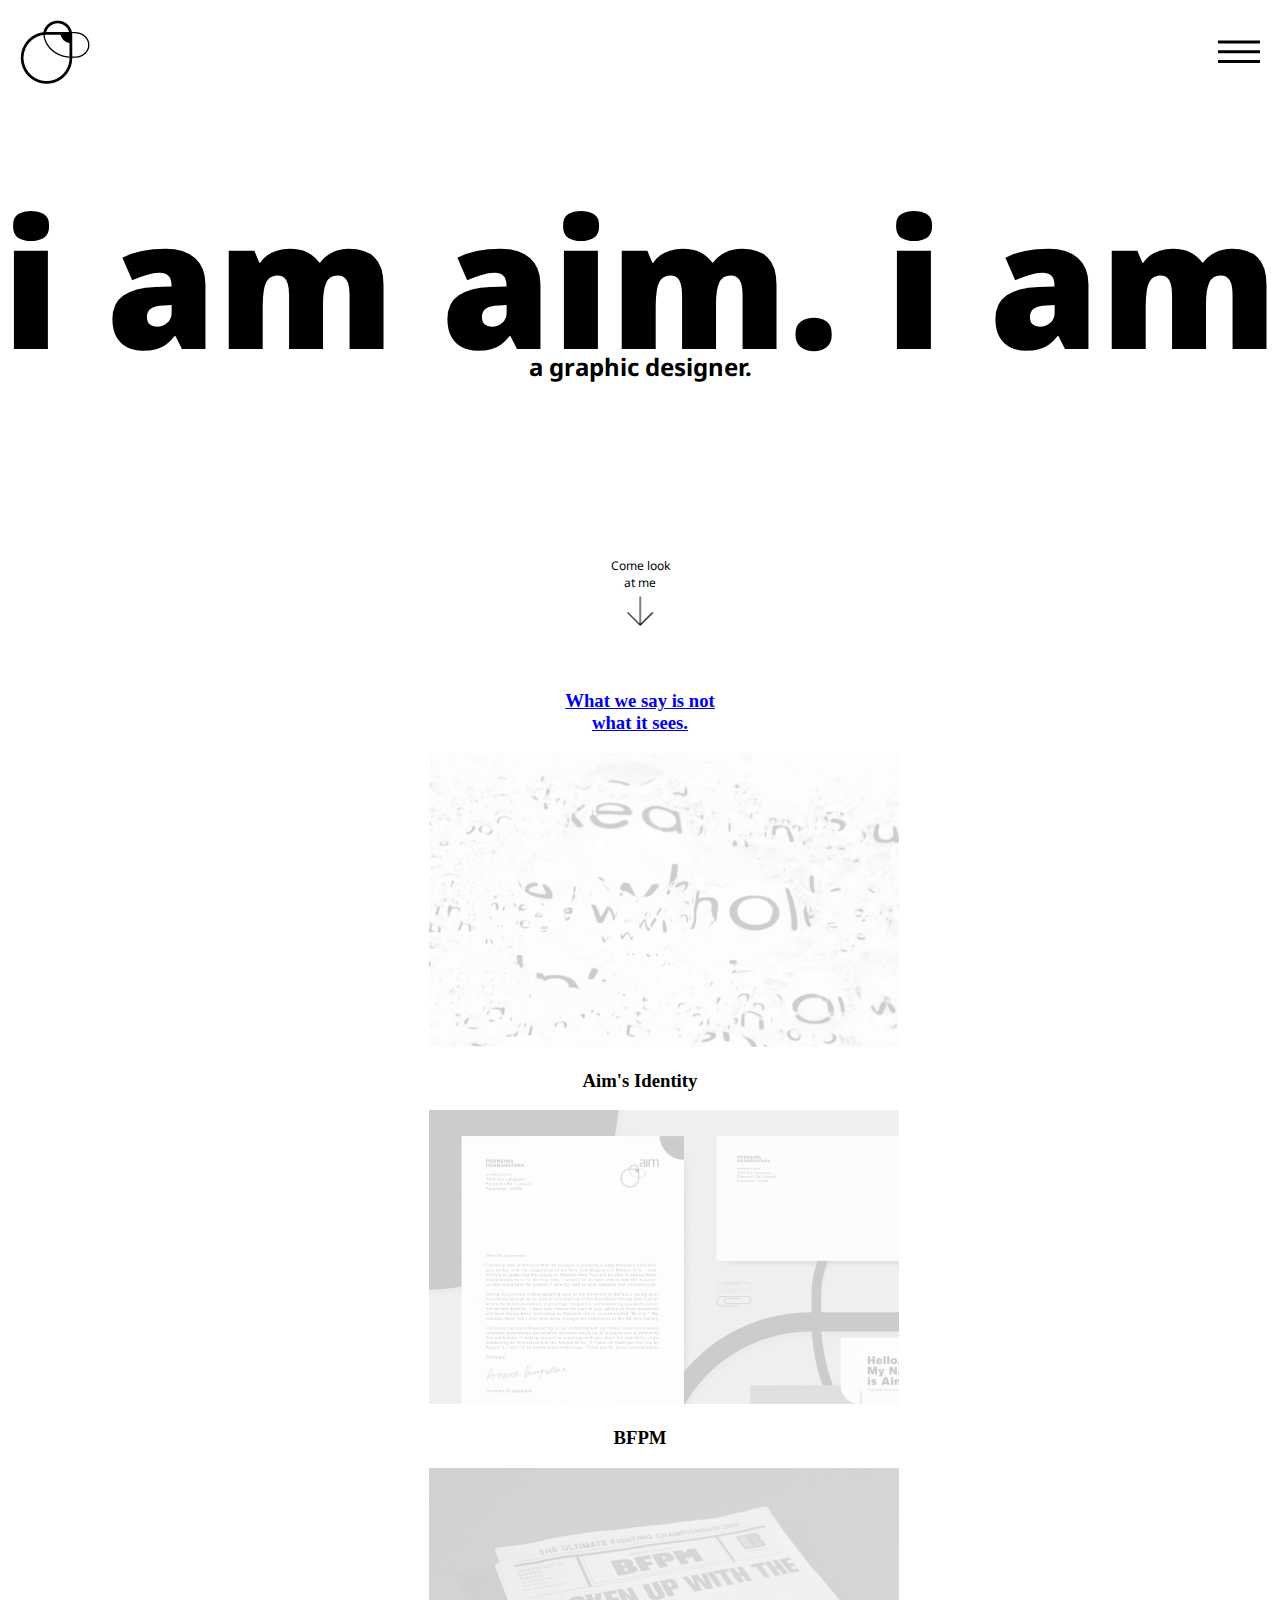
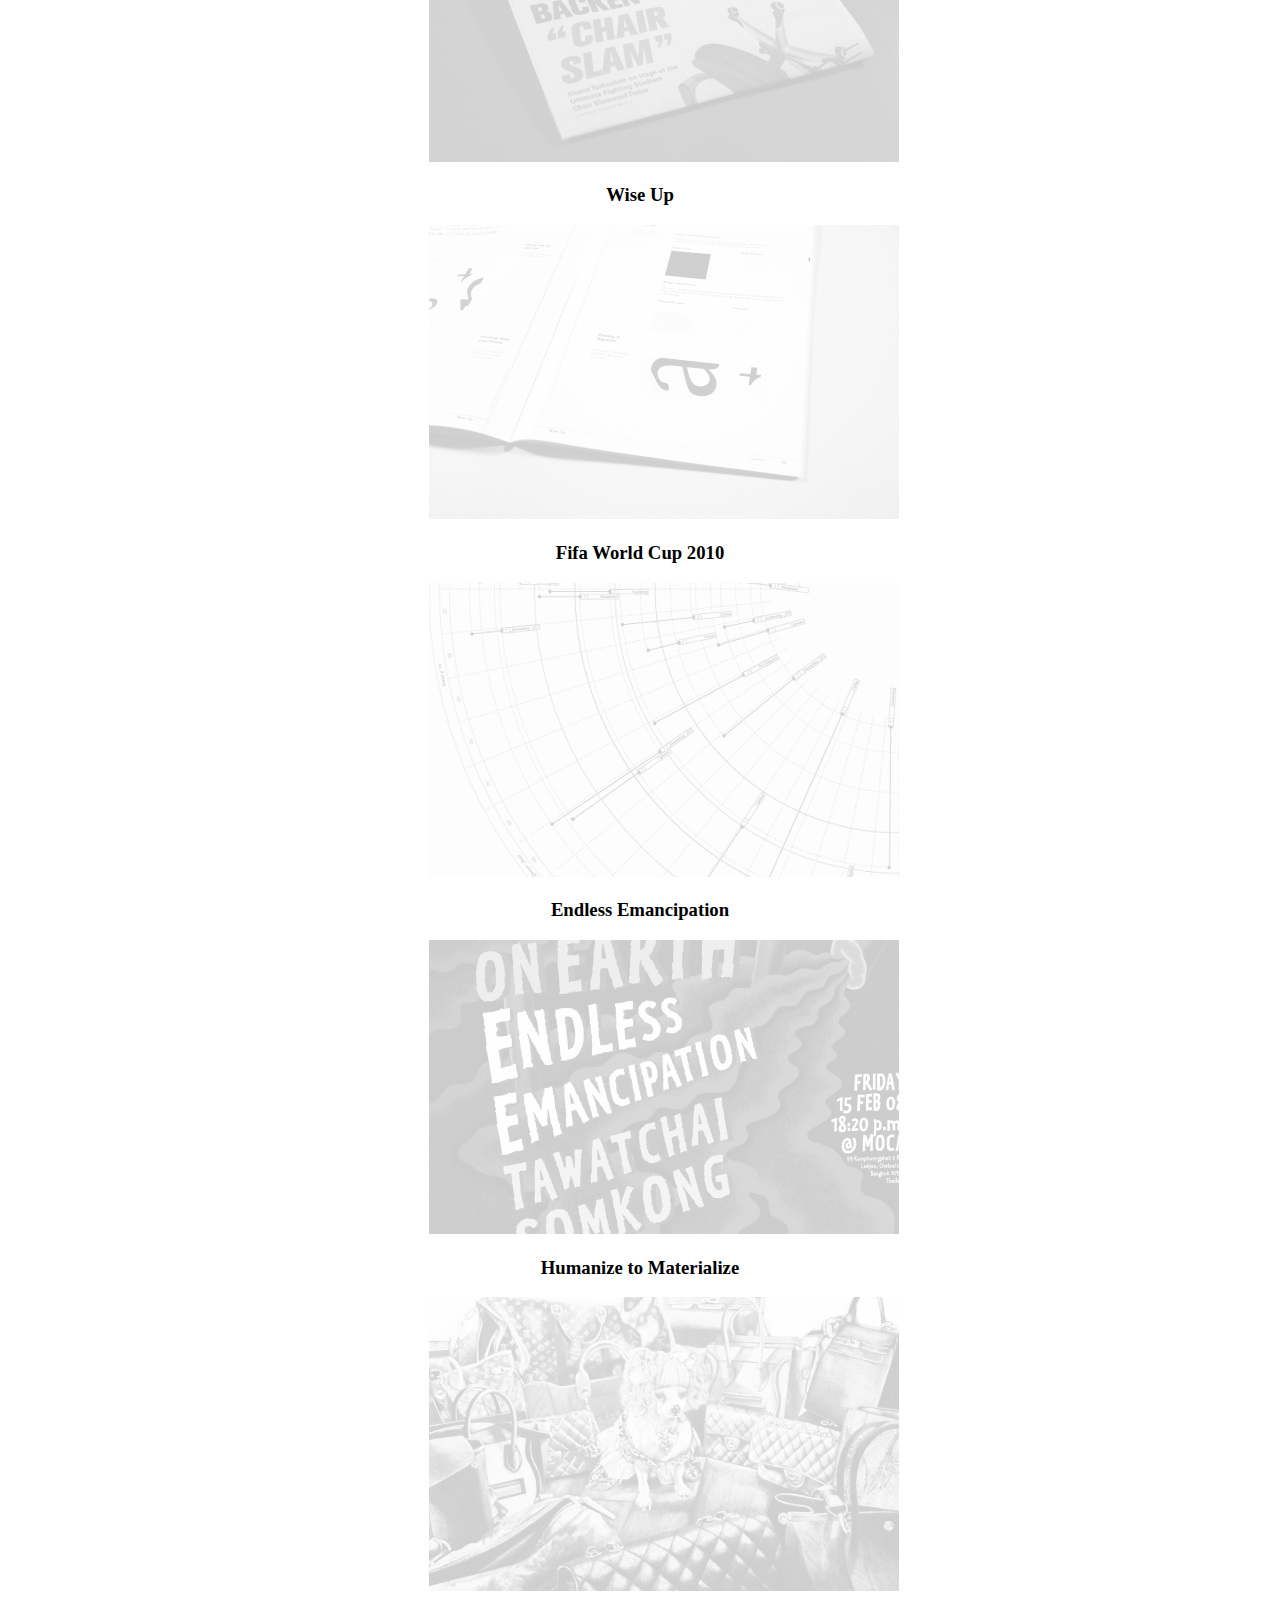
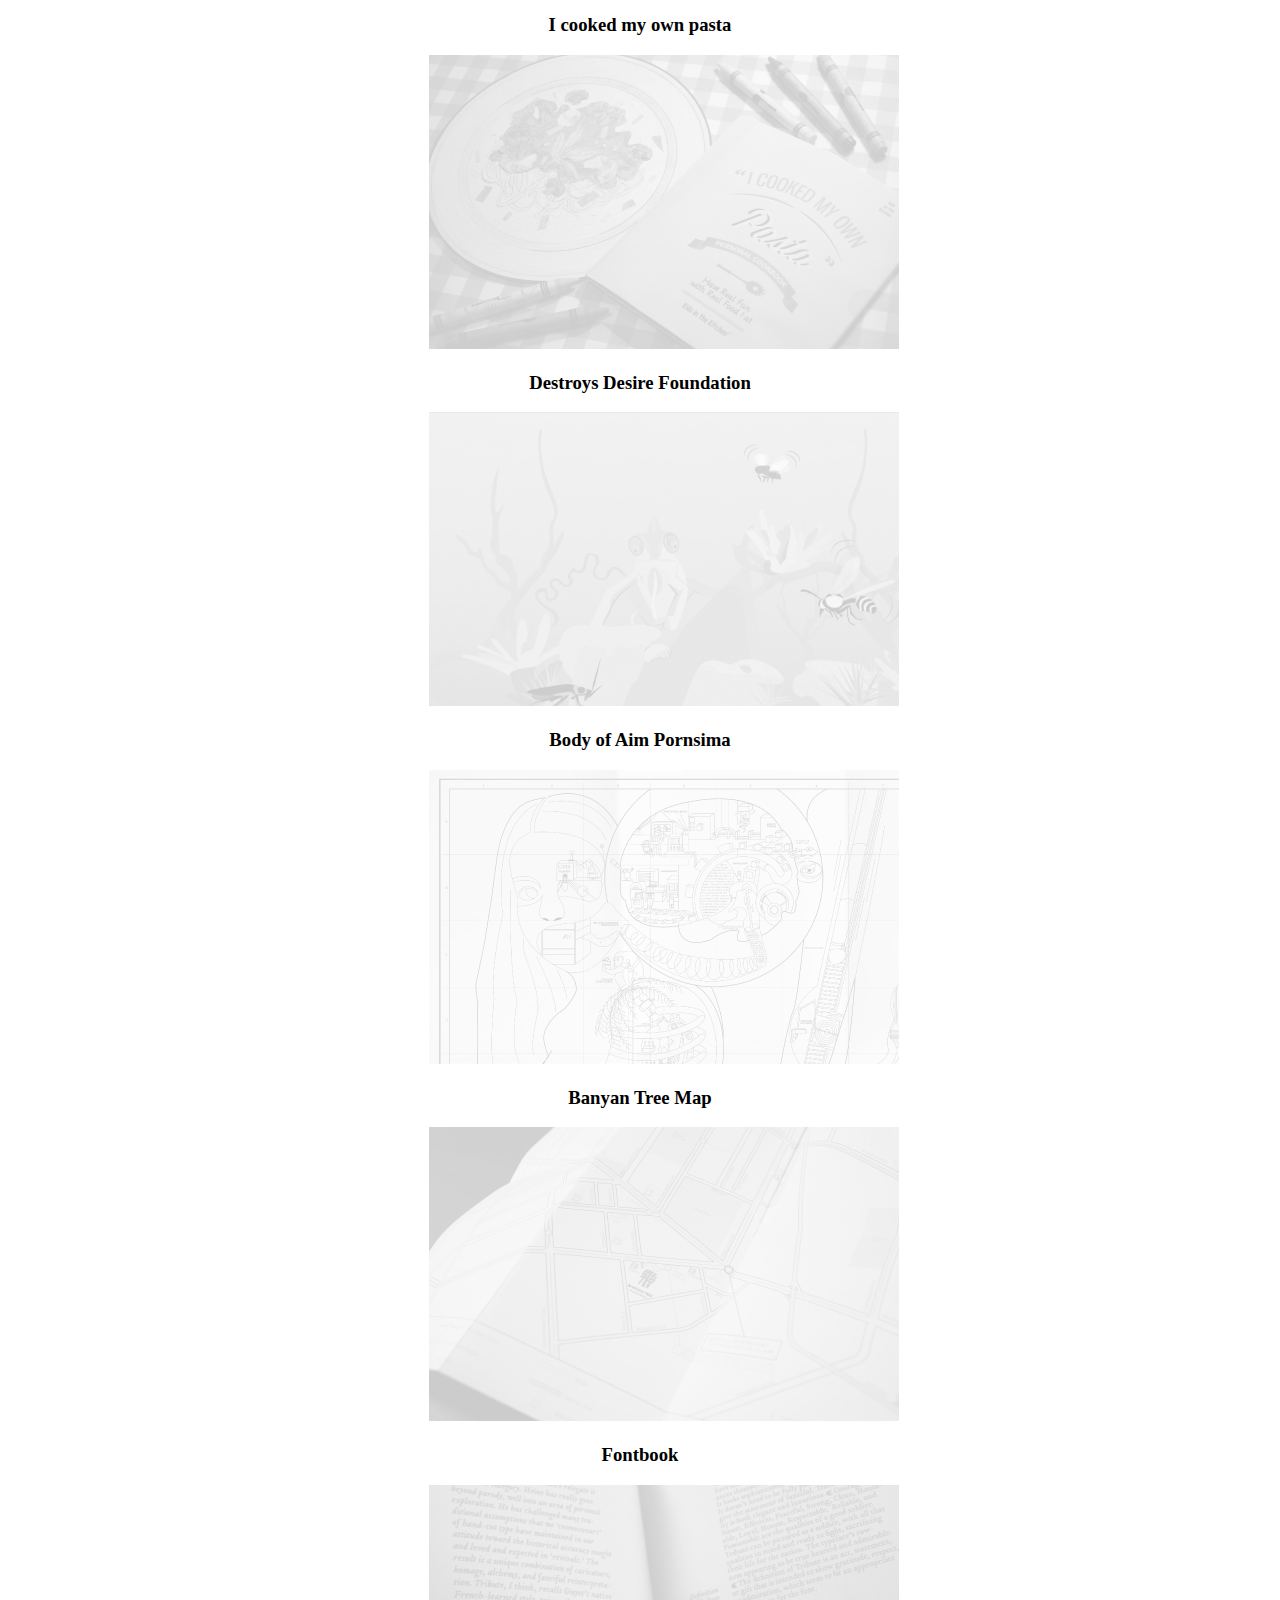
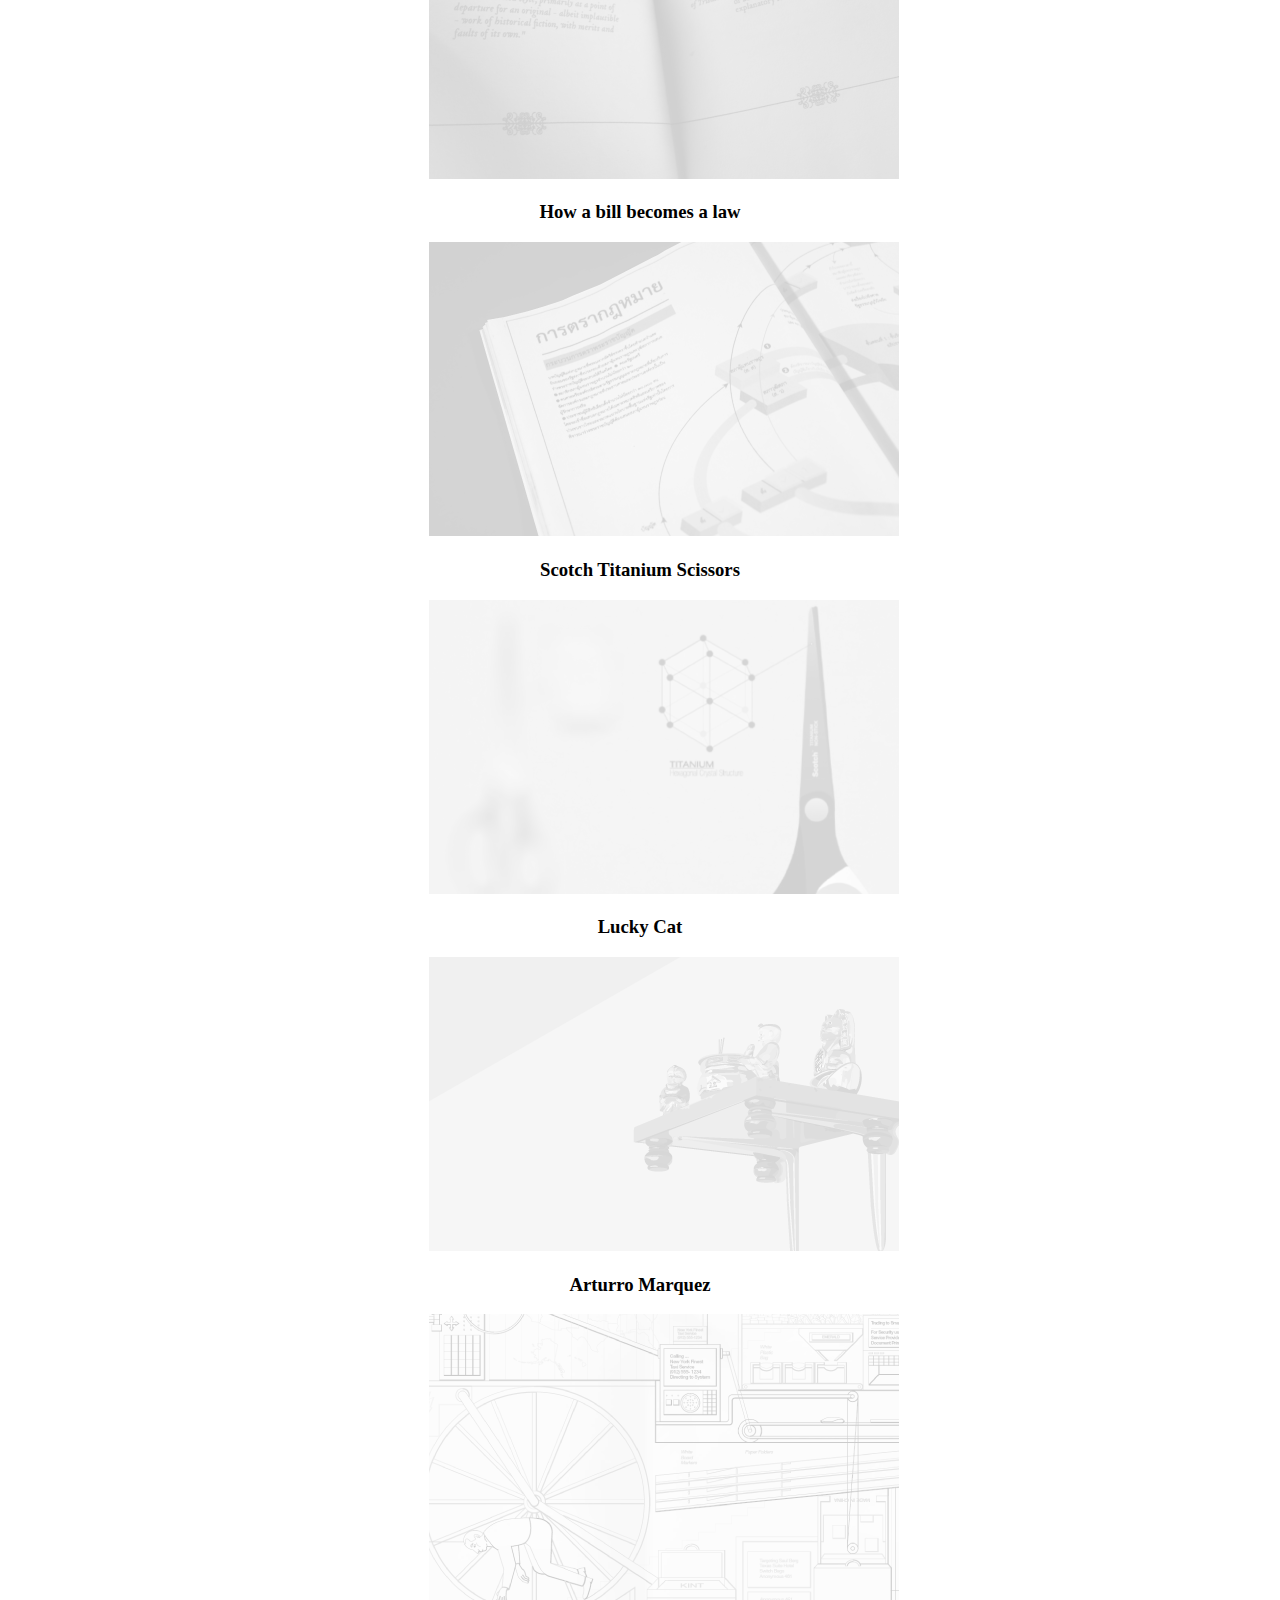
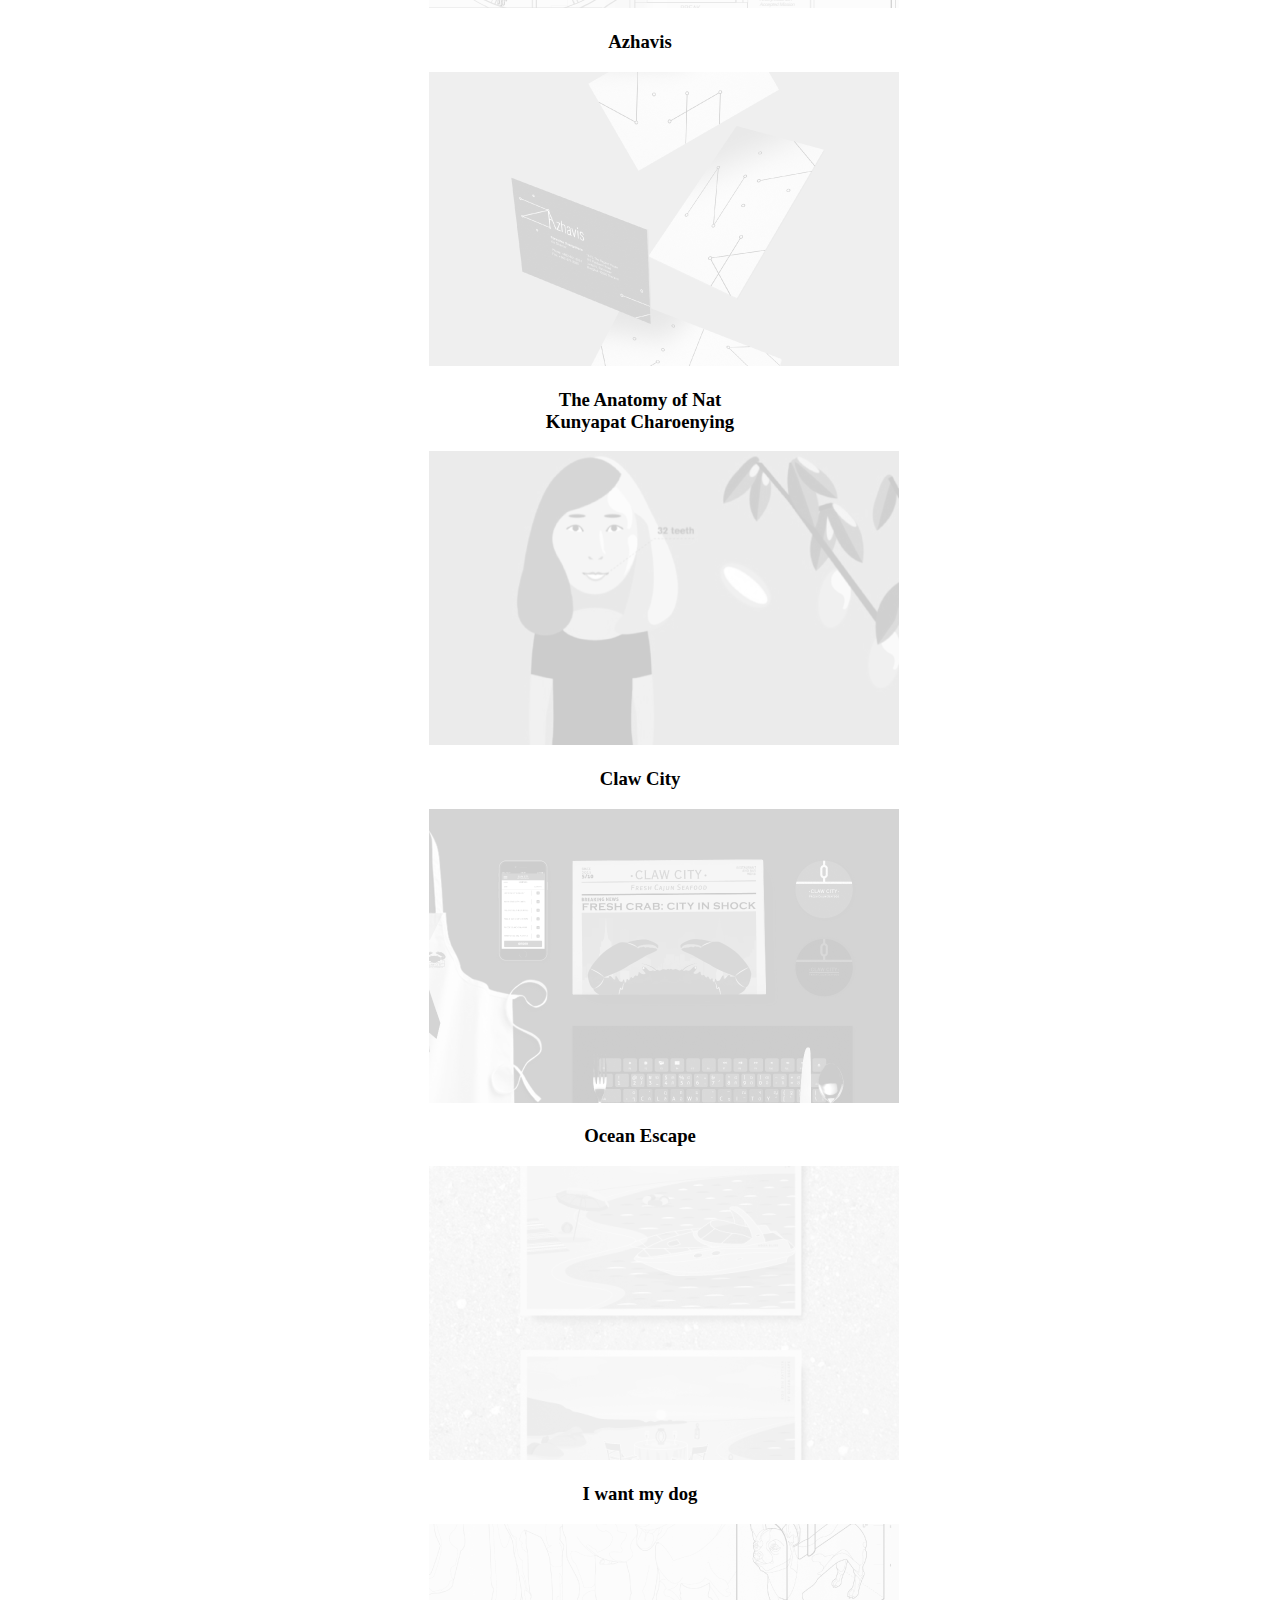
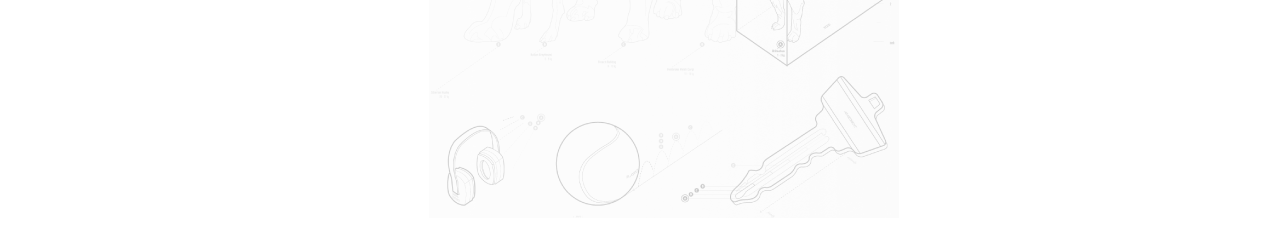
==== Portfolio/index.html @ 440c99bc "9:05" ====
<!DOCTYPE html> 
<html>
<head>
	<meta charset ="utf-8">
	<title>Aimmer</title>
	<link rel="stylesheet" type="text/css" href="css/style.css">
	<link href='https://fonts.googleapis.com/css?family=Noto+Sans:400,400italic,700,700italic' rel='stylesheet' type='text/css'>
</head>
<body>
	<script type="text/javascript" src="http://ajax.googleapis.com/ajax/libs/jquery/1.7.1/jquery.min.js"></script>
	<script type="text/javascript" src="js/smoothscroll.js"></script>

	<img id="logo" src="images/aim_logo_portfolio.png">
	<img id="menu" src="images/menu.png">

<div id="header">
	<div id="i-am-aim">
	<h1><strong>i am aim. i am</strong></h1>
	<h3 id="graphic-designer">a graphic designer.</h3>
</div>
</div>


	<a href="#projects" class="smoothScroll"><div id="come-look"> Come look<br> at me 
	<img id="arrow-down" src="images/arrow_down.png">
	</div></a>
<!-- Projects -->
	<div id="projects">
<!-- Project-row-one -->
	<div class="project-row">
		<a href = "html/project1.html"><div class="image-container">
			<h3 class="project-title">What we say is not<br> what it sees.</h3>
				<div class="image-project">
					<img src="images/thumbnail/thumbnail1.png">
				</div>
		</a>

		</div>
		<div class="image-container">
			<h3 class="project-title">Aim's Identity</h3>
				<div class="image-project">
					<img src="images/thumbnail/thumbnail2.png">
				</div>
		</div>
		<div class="image-container">
			<h3 class="project-title">BFPM</h3>
				<div class="image-project">
					<img src="images/thumbnail/thumbnail3.png">
				</div>
		</div>
	</div>
<!-- Project-row-two -->
	<div class="project-row">
		<div class="image-container">
			<h3 class="project-title">Wise Up</h3>
				<div class="image-project">
					<img src="images/thumbnail/thumbnail4.png">
				</div>
		</div>
		<div class="image-container">
			<h3 class="project-title">Fifa World Cup 2010</h3>
				<div class="image-project">
					<img src="images/thumbnail/thumbnail5.png">
				</div>
		</div>
		<div class="image-container">
			<h3 class="project-title">Endless Emancipation</h3>
				<div class="image-project">
					<img src="images/thumbnail/thumbnail6.png">
				</div>
		</div>
	</div>
<!-- Project-row-three -->
	<div class="project-row">
		<div class="image-container">
			<h3 class="project-title">Humanize to Materialize</h3>
				<div class="image-project">
					<img src="images/thumbnail/thumbnail7.png">
				</div>
		</div>
		<div class="image-container">
			<h3 class="project-title">I cooked my own pasta</h3>
				<div class="image-project">
					<img src="images/thumbnail/thumbnail8.png">
				</div>
		</div>
		<div class="image-container">
			<h3 class="project-title">Destroys Desire Foundation</h3>
				<div class="image-project">
					<img src="images/thumbnail/thumbnail9.png">
				</div>
		</div>
	</div>
<!-- Project-row-four-->
	<div class="project-row">
		<div class="image-container">
			<h3 class="project-title">Body of Aim Pornsima</h3>
				<div class="image-project">
					<img src="images/thumbnail/thumbnail10.png">
				</div>
		</div>
		<div class="image-container">
			<h3 class="project-title">Banyan Tree Map</h3>
				<div class="image-project">
					<img src="images/thumbnail/thumbnail11.png">
				</div>
		</div>
		<div class="image-container">
			<h3 class="project-title">Fontbook</h3>
				<div class="image-project">
					<img src="images/thumbnail/thumbnail12.png">
				</div>
		</div>
	</div>
<!-- Project-row-five-->
	<div class="project-row">
		<div class="image-container">
			<h3 class="project-title">How a bill becomes a law</h3>
				<div class="image-project">
					<img src="images/thumbnail/thumbnail13.png">
				</div>
		</div>
		<div class="image-container">
			<h3 class="project-title">Scotch Titanium Scissors</h3>
				<div class="image-project">
					<img src="images/thumbnail/thumbnail14.png">
				</div>
		</div>
		<div class="image-container">
			<h3 class="project-title">Lucky Cat</h3>
				<div class="image-project">
					<img src="images/thumbnail/thumbnail15.png">
				</div>
		</div>
	</div>
<!-- Project-row-six-->
	<div class="project-row">
		<div class="image-container">
			<h3 class="project-title">Arturro Marquez</h3>
				<div class="image-project">
					<img src="images/thumbnail/thumbnail16.png">
				</div>
		</div>		
		<div class="image-container">
			<h3 class="project-title">Azhavis</h3>
				<div class="image-project">
					<img src="images/thumbnail/thumbnail17.png">
				</div>
		</div>
		<div class="image-container">
			<h3 class="project-title">The Anatomy of Nat <br> Kunyapat Charoenying</h3>
				<div class="image-project">
					<img src="images/thumbnail/thumbnail18.png">
				</div>
		</div>
	</div>
<!-- Project-row-seven-->
	<div class="project-row">
		<div class="image-container">
			<h3 class="project-title">Claw City</h3>
				<div class="image-project">
					<img src="images/thumbnail/thumbnail19.png">
				</div>
		</div>
		<div class="image-container">
			<h3 class="project-title">Ocean Escape</h3>
				<div class="image-project">
					<img src="images/thumbnail/thumbnail20.png">
				</div>
		</div>
		<div class="image-container">
			<h3 class="project-title">I want my dog</h3>
				<div class="image-project">
					<img src="images/thumbnail/thumbnail21.png">
				</div>
		</div>
	</div>	
<!-- Footer	 -->
	<div>
		<div class=
	</div>
</body>
</html>
---- Portfolio/css/style.css ----
#logo{
  position: absolute;
  float:left;
  top: 20px;
  left: 20px;
  display: block;
}

#menu{
	position: absolute;
	float:right;
	top:40px;
	right:20px;
	display: block;
}

#header{
	position: relative;
	top:100px;
	padding-bottom: 70px;
	text-align: center;
	margin: 0px;
}


h1 {
	font-size: 13.9vw;
	font-family: 'Noto Sans', sans-serif;
	text-align: center;
}

#i-am-aim{
	top:-60px;
	display:block;
	position: relative;
}

#graphic-designer{
	position: relative;
	font-family: 'Noto Sans', sans-serif;
	text-align: center;
	font-size: 1.5em;
	top:-170px;
}

#come-look{
	position: relative;
	font-family: 'Noto Sans', sans-serif;
	top: -50px;
	text-align: center;
	border: none;
	background: white;
	font-size: 12px;
}
.smoothScroll:link{
	text-decoration: none;
	color:black;
}

.smoothScroll:visited{
	text-decoration: none;
	color:black;
}
.smoothScroll:hover{
	text-decoration: none;
	color:grey;
}
.smoothScroll:active{
	text-decoration: none;
	color:black;
}


#arrow-down{
	display: block;
	position: relative;
    left: 50%;
    margin-right: -50%;
    transform: translate(-50%, -50%);
    top:20px;
}


.image-project{
	width:33%;
	display: inline-block;
	-webkit-filter: grayscale(100%);
	-webkit-transition: .5s ease-in-out;
	opacity: 0.2;
	opacity-transition: .5s ease-in-out;
}

.image-project:hover{
	opacity: 1.0;	
	opacity-transition: .5s ease-in-out; 
	-webkit-filter: grayscale(0%);
	-webkit-transition: .5s ease-in-out;
}

.project-row{
	-webkit-width:100%;
	text-align: center;
}

.project-row > image-project{
 width: calc(100% / 3);  
 display: inline-block;
 vertical-align: top;   
 text-align:center;
 margin:2%;    
 padding:20px;
}

body{
	-webkit-margin-before: 1em;
    -webkit-margin-after: 1em;
    -webkit-margin-start: 0px;
    -webkit-margin-end: 0px;
}
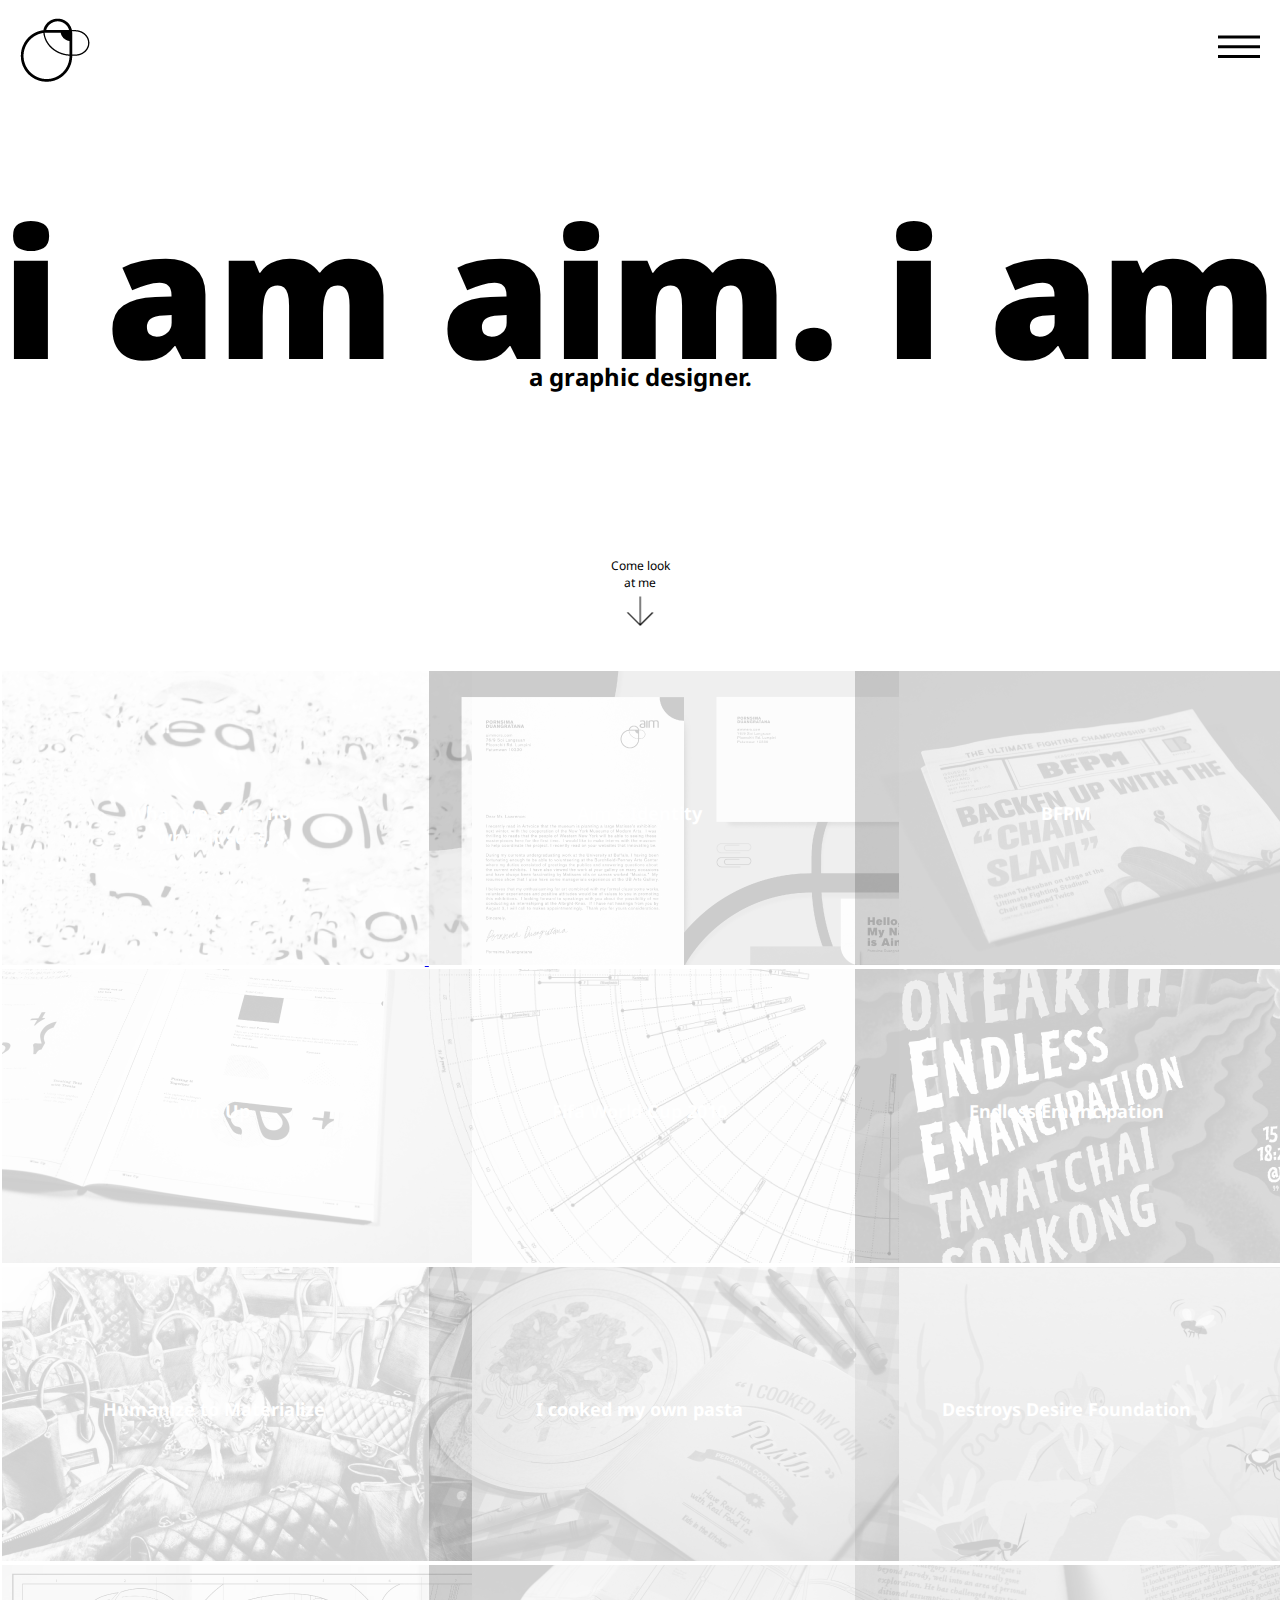
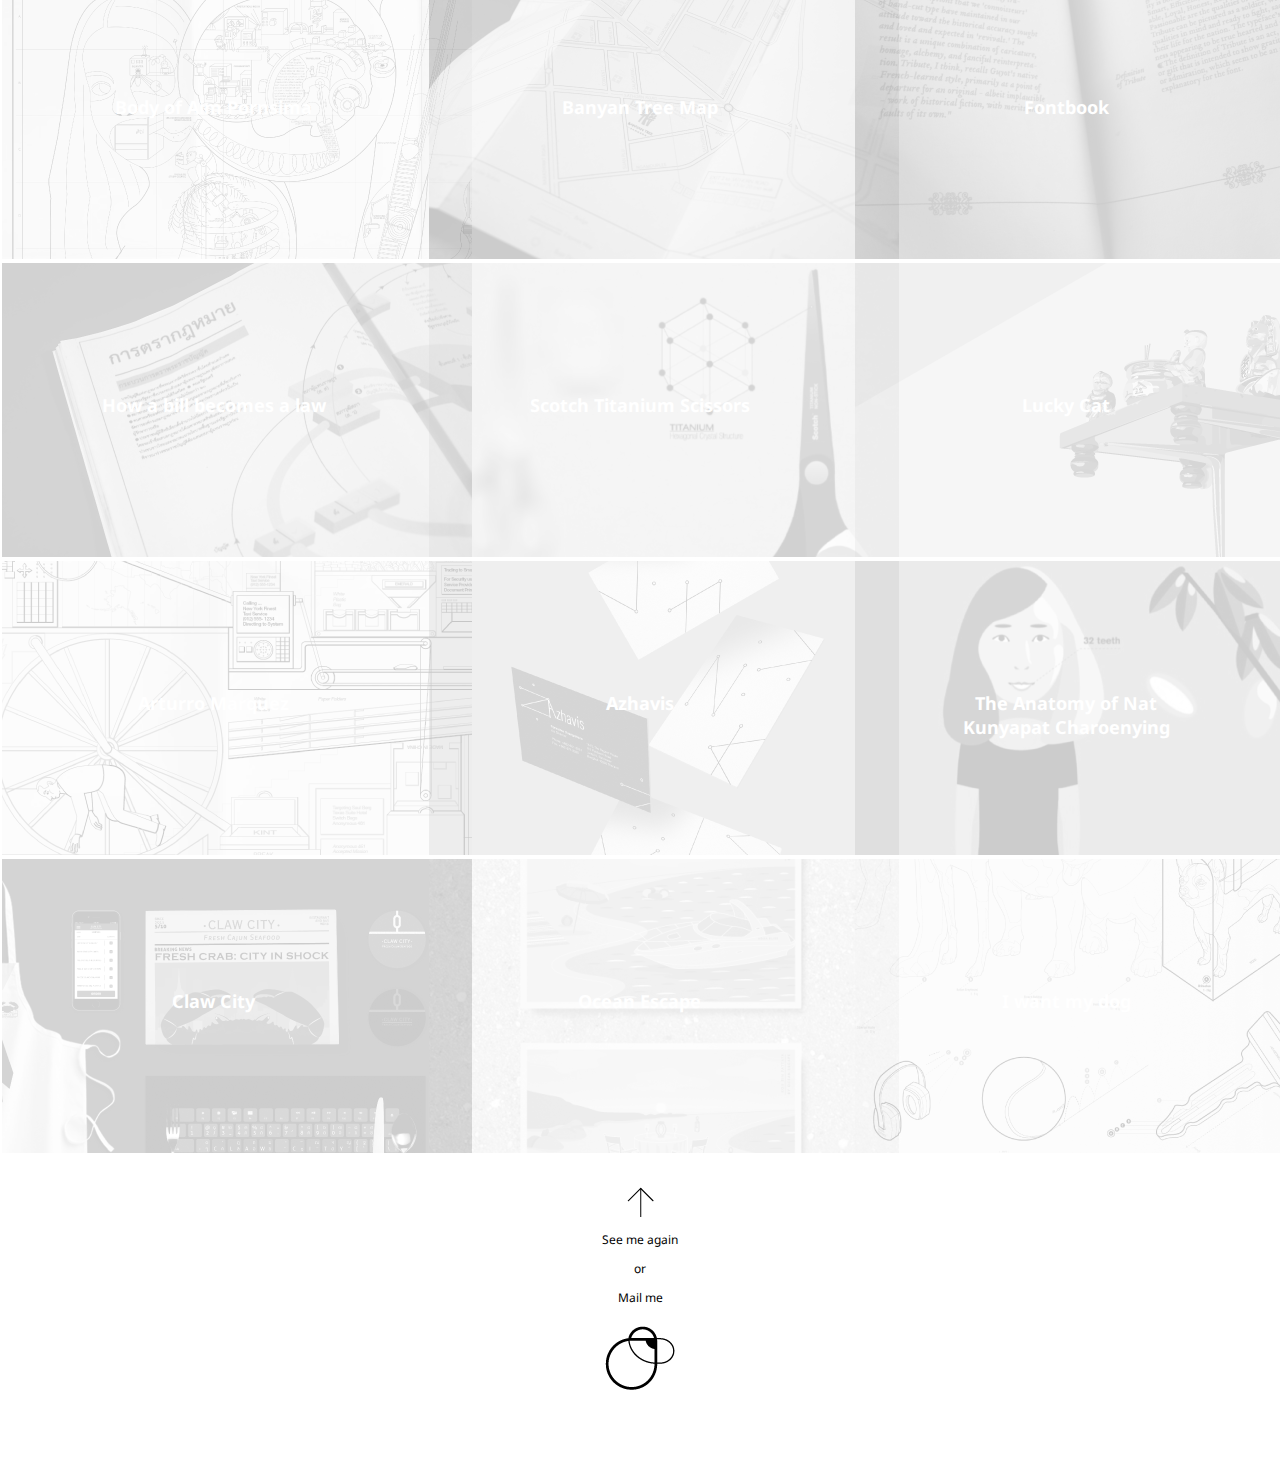
==== commit c75fb639: "8/8/16" ====
--- a/Portfolio/index.html
+++ b/Portfolio/index.html
@@ -33,9 +33,9 @@
 				<div class="image-project">
 					<img src="images/thumbnail/thumbnail1.png">
 				</div>
+		</div>
 		</a>
 
-		</div>
 		<div class="image-container">
 			<h3 class="project-title">Aim's Identity</h3>
 				<div class="image-project">
@@ -147,12 +147,13 @@
 					<img src="images/thumbnail/thumbnail17.png">
 				</div>
 		</div>
-		<div class="image-container">
+		<a href = "html/project18.html"><div class="image-container">
 			<h3 class="project-title">The Anatomy of Nat <br> Kunyapat Charoenying</h3>
 				<div class="image-project">
 					<img src="images/thumbnail/thumbnail18.png">
 				</div>
-		</div>
+		</div></a>
+
 	</div>
 <!-- Project-row-seven-->
 	<div class="project-row">
@@ -176,8 +177,13 @@
 		</div>
 	</div>	
 <!-- Footer	 -->
-	<div>
-		<div class=
+	<div id="Footer">
+			<a href="#projects" class="smoothScroll">
+					<img id="arrow-up" src="images/arrow_up.png">
+					<div id="see-me">See me again</div></a>
+					<p id="or">or</p>
+					 <a class="Mail-me" href= "mailto:pornsimad11@gmail.com">Mail me</a>
+					 <img id="logo-bottom" src="images/aim_logo_portfolio.png">
 	</div>
 </body>
 </html>
--- a/Portfolio/css/style.css
+++ b/Portfolio/css/style.css
@@ -2,7 +2,7 @@
 #logo{
   position: absolute;
   float:left;
-  top: 20px;
+  top: 18px;
   left: 20px;
   display: block;
 }
@@ -10,7 +10,7 @@
 #menu{
 	position: absolute;
 	float:right;
-	top:40px;
+	top:35px;
 	right:20px;
 	display: block;
 }
@@ -23,6 +23,14 @@
 	margin: 0px;
 }
 
+.Footer{ 
+	position: relative;
+	top:20px;
+	text-align: center;
+	margin: 0px;
+}
+ 
+
 
 h1 {
 	font-size: 13.9vw;
@@ -31,10 +39,17 @@
 }
 
 #i-am-aim{
-	top:-60px;
+	top:-50px;
 	display:block;
 	position: relative;
-}
+	animation: myRule 3s forwards; 
+}
+
+@keyframes myRule{ 
+
+	 from {top : 150px; }
+     to {top: -30px; }
+  }
 
 #graphic-designer{
 	position: relative;
@@ -52,6 +67,9 @@
 	border: none;
 	background: white;
 	font-size: 12px;
+}
+
+
 }
 .smoothScroll:link{
 	text-decoration: none;
@@ -81,14 +99,32 @@
     top:20px;
 }
 
-
-.image-project{
+.image-container{
 	width:33%;
 	display: inline-block;
+	position: relative;
+}
+.project-title{
+	z-index: 100;
+	font-family: 'Noto Sans', sans-serif;
+	text-align: center;
+	font-size: 18px;
+	position: absolute;
+    top: 130px;
+    left: 0;
+    width: 100%;
+    margin: 0 auto;
+    color: white;
+
+}
+
+.image-project{
+
 	-webkit-filter: grayscale(100%);
 	-webkit-transition: .5s ease-in-out;
 	opacity: 0.2;
 	opacity-transition: .5s ease-in-out;
+
 }
 
 .image-project:hover{
@@ -103,13 +139,11 @@
 	text-align: center;
 }
 
-.project-row > image-project{
+.project-row > image-container{
  width: calc(100% / 3);  
  display: inline-block;
  vertical-align: top;   
  text-align:center;
- margin:2%;    
- padding:20px;
 }
 
 body{
@@ -118,3 +152,81 @@
     -webkit-margin-start: 0px;
     -webkit-margin-end: 0px;
 }
+#Footer{
+	position: relative;
+	top:30px;
+	padding-bottom: 100px;
+	text-align: center;
+	margin: 0px;
+}
+
+#see-me{
+	position: relative;
+	font-family: 'Noto Sans', sans-serif;
+	top: 10px;
+	text-align: center;
+	border: none;
+	background: white;
+	font-size: 12px;
+}
+.smoothScroll:link{
+	text-decoration: none;
+	color:black;
+}
+
+.smoothScroll:visited{
+	text-decoration: none;
+	color:black;
+}
+.smoothScroll:hover{
+	text-decoration: none;
+	color:grey;
+}
+.smoothScroll:active{
+	text-decoration: none;
+	color:black;
+}
+
+#or{
+	position: relative;
+	font-family: 'Noto Sans', sans-serif;
+	top: 10px;
+	text-align: center;
+	border: none;
+	background: white;
+	font-size: 12px;
+}
+
+.Mail-me{
+	position: relative;
+	font-family: 'Noto Sans', sans-serif;
+	top: 10px;
+	text-align: center;
+	border: none;
+	background: white;
+	font-size: 12px;
+	display: block;
+	padding-bottom: 20px;
+}
+.Mail-me:link{
+	text-decoration: none;
+	color:black;
+}
+.Mail-me:visited{
+	text-decoration: none;
+	color:black;
+}
+.Mail-me:hover{
+	text-decoration: none;
+	color:grey;
+}
+.Mail-me:active{
+	text-decoration: none;
+	color:black;
+}
+#logo-bottom{
+  position: relative;
+  top: 10px;
+  text-align: center;
+  display:inline-block;
+}
